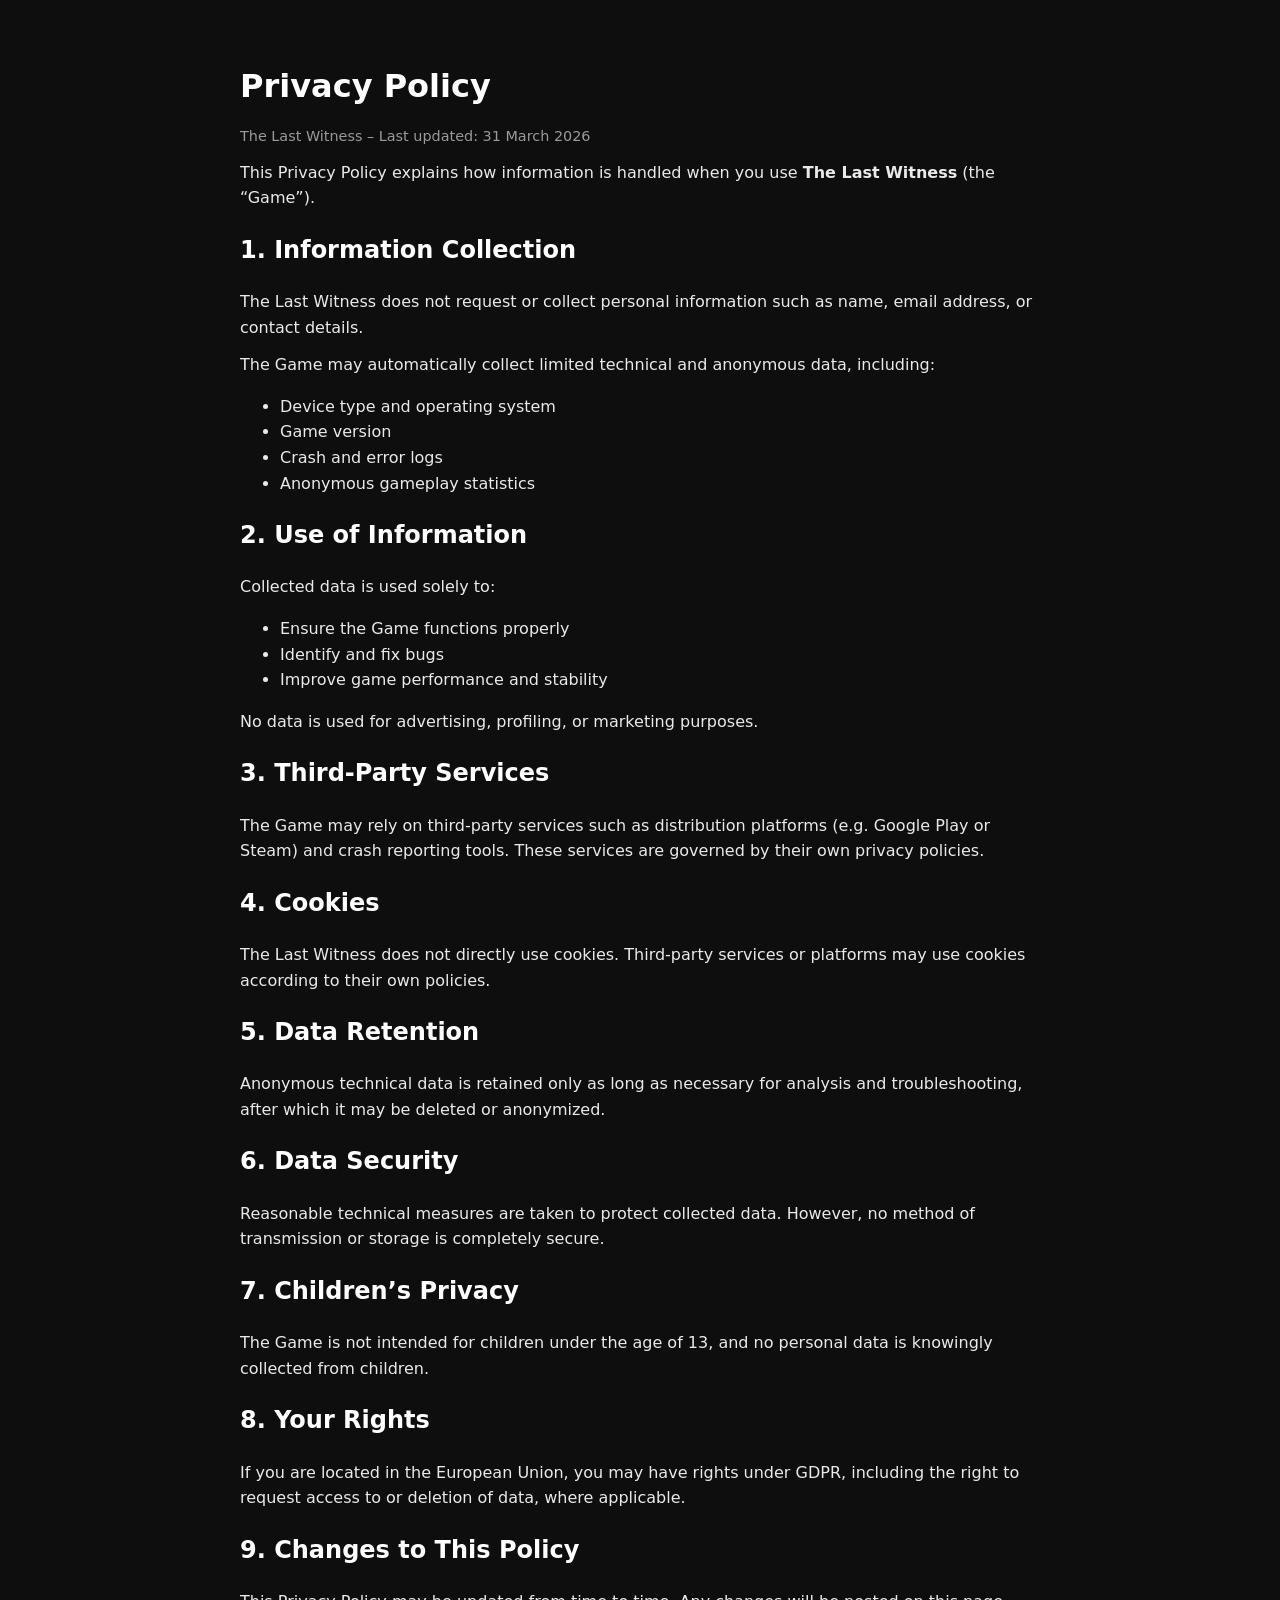
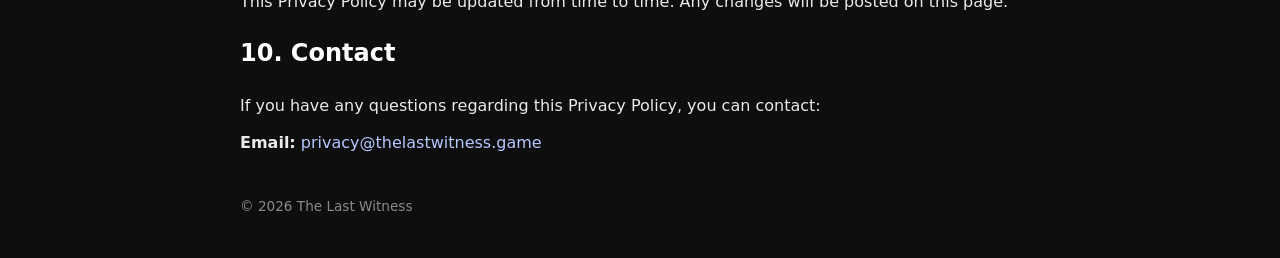
==== index.html @ 0bdb82bc "Add Privacy Policy page for The Last Witness This file contains the Privacy Policy for The Last Witn" ====
<!DOCTYPE html>
<html lang="en">
<head>
  <meta charset="UTF-8" />
  <title>Privacy Policy – The Last Witness</title>
  <meta name="viewport" content="width=device-width, initial-scale=1.0" />
  <style>
    body {
      font-family: system-ui, -apple-system, BlinkMacSystemFont, "Segoe UI", Roboto, Arial, sans-serif;
      background-color: #0e0e0e;
      color: #eaeaea;
      line-height: 1.6;
      margin: 0;
      padding: 0;
    }
    .container {
      max-width: 800px;
      margin: 0 auto;
      padding: 40px 20px;
    }
    h1, h2 {
      color: #ffffff;
      font-weight: 600;
    }
    h1 {
      margin-bottom: 10px;
    }
    p {
      margin: 12px 0;
    }
    .muted {
      color: #9a9a9a;
      font-size: 0.9em;
    }
    a {
      color: #b5c7ff;
      text-decoration: none;
    }
    a:hover {
      text-decoration: underline;
    }
    footer {
      margin-top: 40px;
      font-size: 0.85em;
      color: #8a8a8a;
    }
  </style>
</head>
<body>
  <div class="container">
    <h1>Privacy Policy</h1>
    <p class="muted">The Last Witness – Last updated: 31 March 2026</p>

    <p>
      This Privacy Policy explains how information is handled when you use
      <strong>The Last Witness</strong> (the “Game”).
    </p>

    <h2>1. Information Collection</h2>
    <p>
      The Last Witness does not request or collect personal information such as
      name, email address, or contact details.
    </p>
    <p>
      The Game may automatically collect limited technical and anonymous data,
      including:
    </p>
    <ul>
      <li>Device type and operating system</li>
      <li>Game version</li>
      <li>Crash and error logs</li>
      <li>Anonymous gameplay statistics</li>
    </ul>

    <h2>2. Use of Information</h2>
    <p>
      Collected data is used solely to:
    </p>
    <ul>
      <li>Ensure the Game functions properly</li>
      <li>Identify and fix bugs</li>
      <li>Improve game performance and stability</li>
    </ul>
    <p>
      No data is used for advertising, profiling, or marketing purposes.
    </p>

    <h2>3. Third‑Party Services</h2>
    <p>
      The Game may rely on third‑party services such as distribution platforms
      (e.g. Google Play or Steam) and crash reporting tools. These services are
      governed by their own privacy policies.
    </p>

    <h2>4. Cookies</h2>
    <p>
      The Last Witness does not directly use cookies. Third‑party services or
      platforms may use cookies according to their own policies.
    </p>

    <h2>5. Data Retention</h2>
    <p>
      Anonymous technical data is retained only as long as necessary for
      analysis and troubleshooting, after which it may be deleted or
      anonymized.
    </p>

    <h2>6. Data Security</h2>
    <p>
      Reasonable technical measures are taken to protect collected data.
      However, no method of transmission or storage is completely secure.
    </p>

    <h2>7. Children’s Privacy</h2>
    <p>
      The Game is not intended for children under the age of 13, and no
      personal data is knowingly collected from children.
    </p>

    <h2>8. Your Rights</h2>
    <p>
      If you are located in the European Union, you may have rights under GDPR,
      including the right to request access to or deletion of data, where
      applicable.
    </p>

    <h2>9. Changes to This Policy</h2>
    <p>
      This Privacy Policy may be updated from time to time. Any changes will be
      posted on this page.
    </p>

    <h2>10. Contact</h2>
    <p>
      If you have any questions regarding this Privacy Policy, you can contact:
    </p>
    <p>
      <strong>Email:</strong>
      <a href="mailto:privacy@thelastwitness.game">privacy@thelastwitness.game</a>
    </p>

    <footer>
      © 2026 The Last Witness
    </footer>
  </div>
</body>
</html>
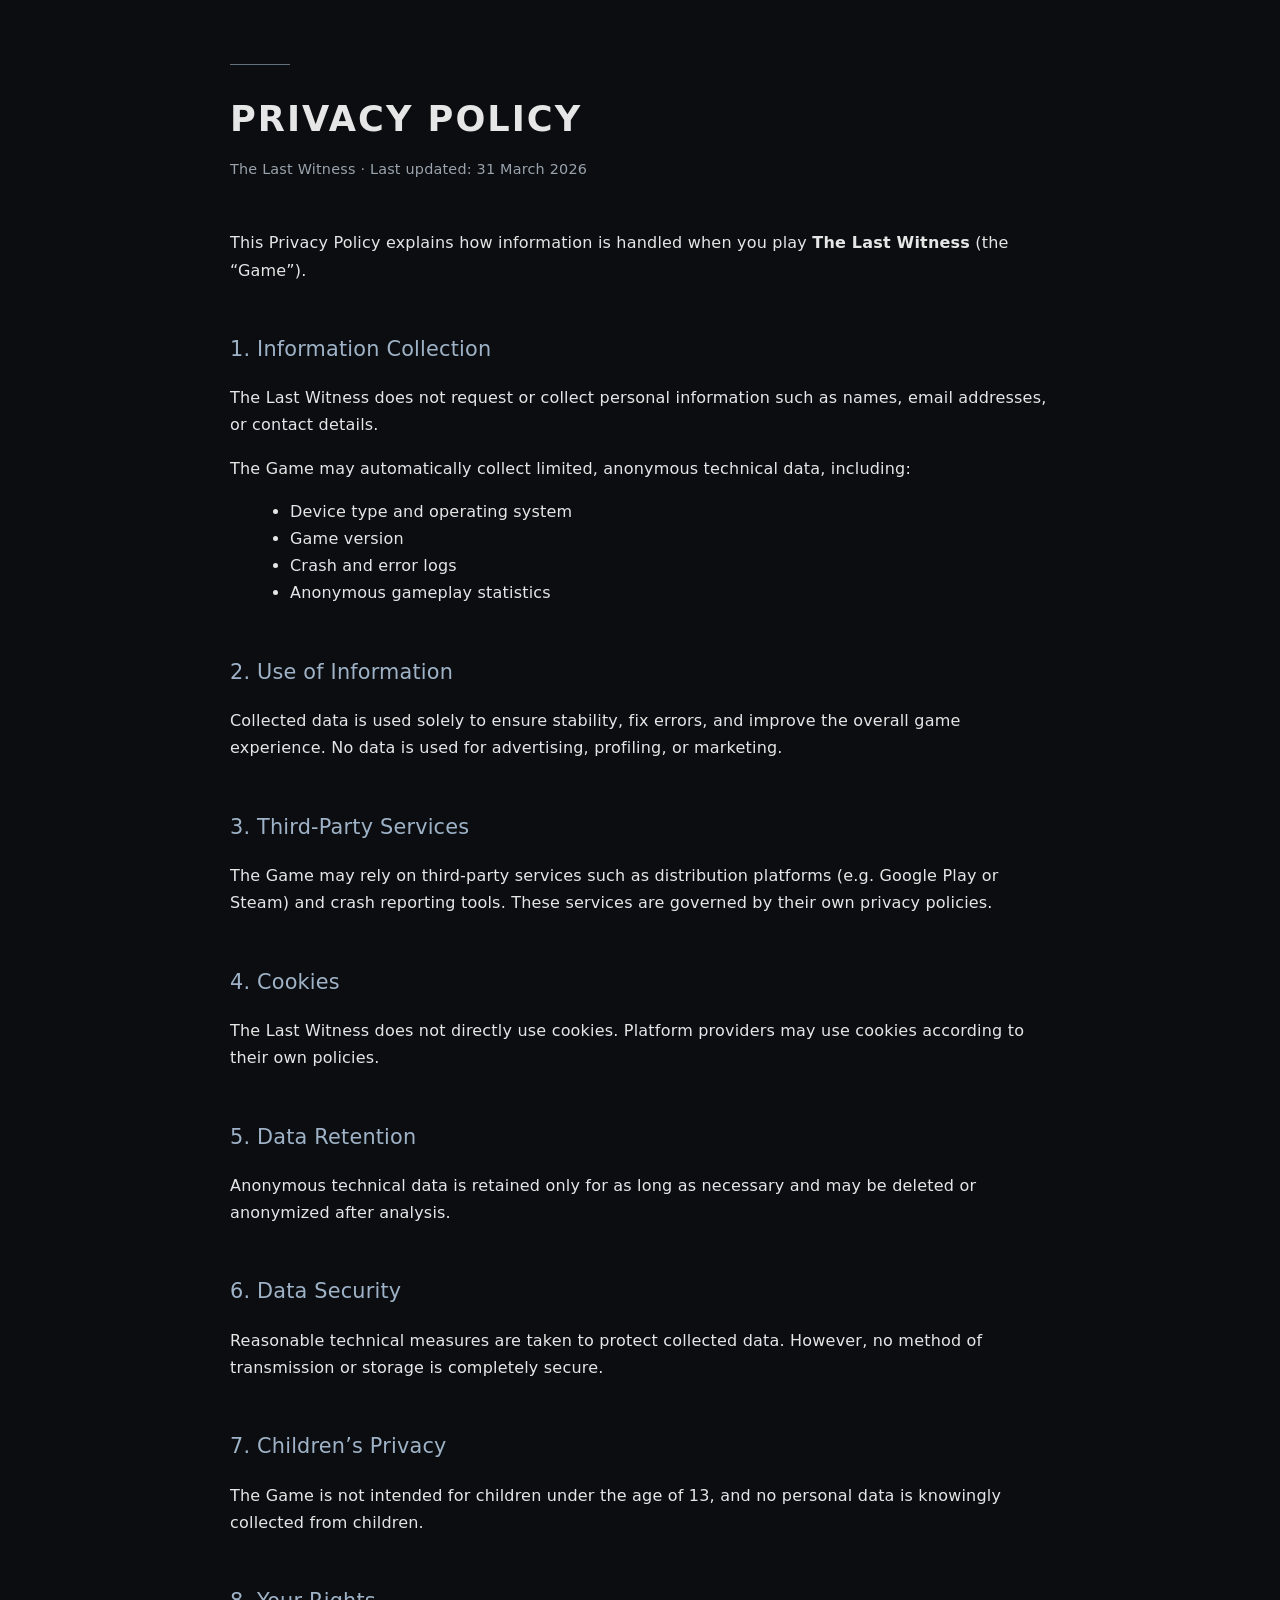
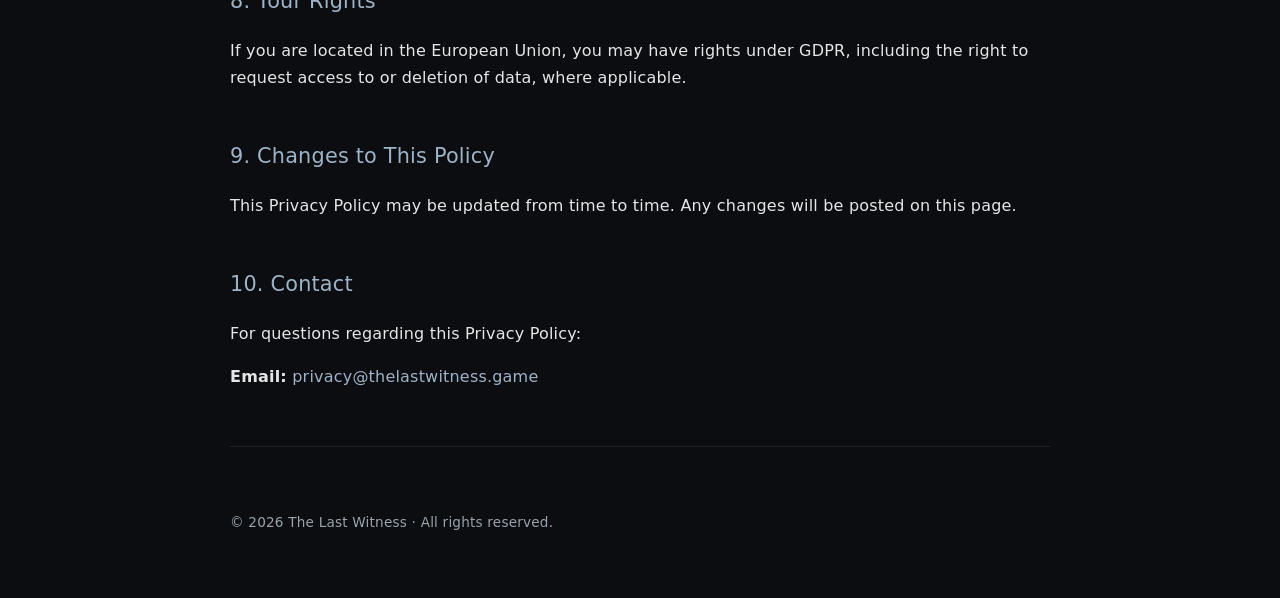
==== commit e269f1b2: "Revise Privacy Policy layout and content" ====
--- a/index.html
+++ b/index.html
@@ -2,67 +2,118 @@
 <html lang="en">
 <head>
   <meta charset="UTF-8" />
-  <title>Privacy Policy – The Last Witness</title>
+  <title>The Last Witness – Privacy Policy</title>
   <meta name="viewport" content="width=device-width, initial-scale=1.0" />
+
   <style>
+    :root {
+      --bg: #0b0d10;
+      --text: #e6e6e6;
+      --muted: #9aa3ad;
+      --accent: #9fb3c8;
+      --line: rgba(255,255,255,0.08);
+    }
+
     body {
-      font-family: system-ui, -apple-system, BlinkMacSystemFont, "Segoe UI", Roboto, Arial, sans-serif;
-      background-color: #0e0e0e;
-      color: #eaeaea;
-      line-height: 1.6;
       margin: 0;
       padding: 0;
+      background: var(--bg);
+      color: var(--text);
+      font-family: system-ui, -apple-system, BlinkMacSystemFont, "Segoe UI",
+                   Roboto, "Helvetica Neue", Arial, sans-serif;
+      line-height: 1.7;
+      letter-spacing: 0.2px;
     }
+
     .container {
-      max-width: 800px;
+      max-width: 820px;
       margin: 0 auto;
-      padding: 40px 20px;
+      padding: 64px 24px;
     }
-    h1, h2 {
-      color: #ffffff;
+
+    .sigil {
+      width: 60px;
+      height: 1px;
+      background: var(--accent);
+      opacity: 0.6;
+      margin-bottom: 24px;
+    }
+
+    h1 {
+      font-size: 2.2rem;
       font-weight: 600;
+      letter-spacing: 2px;
+      margin: 0 0 8px 0;
+      text-transform: uppercase;
     }
-    h1 {
-      margin-bottom: 10px;
+
+    .subtitle {
+      color: var(--muted);
+      font-size: 0.9rem;
+      margin-bottom: 48px;
     }
-    p {
-      margin: 12px 0;
+
+    h2 {
+      margin-top: 48px;
+      font-size: 1.3rem;
+      font-weight: 500;
+      color: var(--accent);
     }
-    .muted {
-      color: #9a9a9a;
-      font-size: 0.9em;
+
+    p, li {
+      font-size: 1rem;
+      color: var(--text);
     }
+
+    ul {
+      margin-left: 20px;
+    }
+
+    hr {
+      border: none;
+      border-top: 1px solid var(--line);
+      margin: 56px 0;
+    }
+
+    footer {
+      margin-top: 64px;
+      font-size: 0.85rem;
+      color: var(--muted);
+    }
+
     a {
-      color: #b5c7ff;
+      color: var(--accent);
       text-decoration: none;
     }
+
     a:hover {
       text-decoration: underline;
     }
-    footer {
-      margin-top: 40px;
-      font-size: 0.85em;
-      color: #8a8a8a;
-    }
   </style>
 </head>
+
 <body>
   <div class="container">
+
+    <div class="sigil"></div>
+
     <h1>Privacy Policy</h1>
-    <p class="muted">The Last Witness – Last updated: 31 March 2026</p>
+    <div class="subtitle">
+      The Last Witness · Last updated: 31 March 2026
+    </div>
 
     <p>
-      This Privacy Policy explains how information is handled when you use
+      This Privacy Policy explains how information is handled when you play
       <strong>The Last Witness</strong> (the “Game”).
     </p>
 
     <h2>1. Information Collection</h2>
     <p>
       The Last Witness does not request or collect personal information such as
-      name, email address, or contact details.
+      names, email addresses, or contact details.
     </p>
     <p>
-      The Game may automatically collect limited technical and anonymous data,
+      The Game may automatically collect limited, anonymous technical data,
       including:
     </p>
     <ul>
@@ -74,15 +125,9 @@
 
     <h2>2. Use of Information</h2>
     <p>
-      Collected data is used solely to:
-    </p>
-    <ul>
-      <li>Ensure the Game functions properly</li>
-      <li>Identify and fix bugs</li>
-      <li>Improve game performance and stability</li>
-    </ul>
-    <p>
-      No data is used for advertising, profiling, or marketing purposes.
+      Collected data is used solely to ensure stability, fix errors, and improve
+      the overall game experience. No data is used for advertising, profiling,
+      or marketing.
     </p>
 
     <h2>3. Third‑Party Services</h2>
@@ -94,15 +139,14 @@
 
     <h2>4. Cookies</h2>
     <p>
-      The Last Witness does not directly use cookies. Third‑party services or
-      platforms may use cookies according to their own policies.
+      The Last Witness does not directly use cookies. Platform providers may use
+      cookies according to their own policies.
     </p>
 
     <h2>5. Data Retention</h2>
     <p>
-      Anonymous technical data is retained only as long as necessary for
-      analysis and troubleshooting, after which it may be deleted or
-      anonymized.
+      Anonymous technical data is retained only for as long as necessary and may
+      be deleted or anonymized after analysis.
     </p>
 
     <h2>6. Data Security</h2>
@@ -113,8 +157,8 @@
 
     <h2>7. Children’s Privacy</h2>
     <p>
-      The Game is not intended for children under the age of 13, and no
-      personal data is knowingly collected from children.
+      The Game is not intended for children under the age of 13, and no personal
+      data is knowingly collected from children.
     </p>
 
     <h2>8. Your Rights</h2>
@@ -132,16 +176,21 @@
 
     <h2>10. Contact</h2>
     <p>
-      If you have any questions regarding this Privacy Policy, you can contact:
+      For questions regarding this Privacy Policy:
     </p>
     <p>
       <strong>Email:</strong>
-      <a href="mailto:privacy@thelastwitness.game">privacy@thelastwitness.game</a>
+      <a href="mailto:privacy@thelastwitness.game">
+        privacy@thelastwitness.game
+      </a>
     </p>
 
+    <hr />
+
     <footer>
-      © 2026 The Last Witness
+      © 2026 The Last Witness · All rights reserved.
     </footer>
+
   </div>
 </body>
 </html>
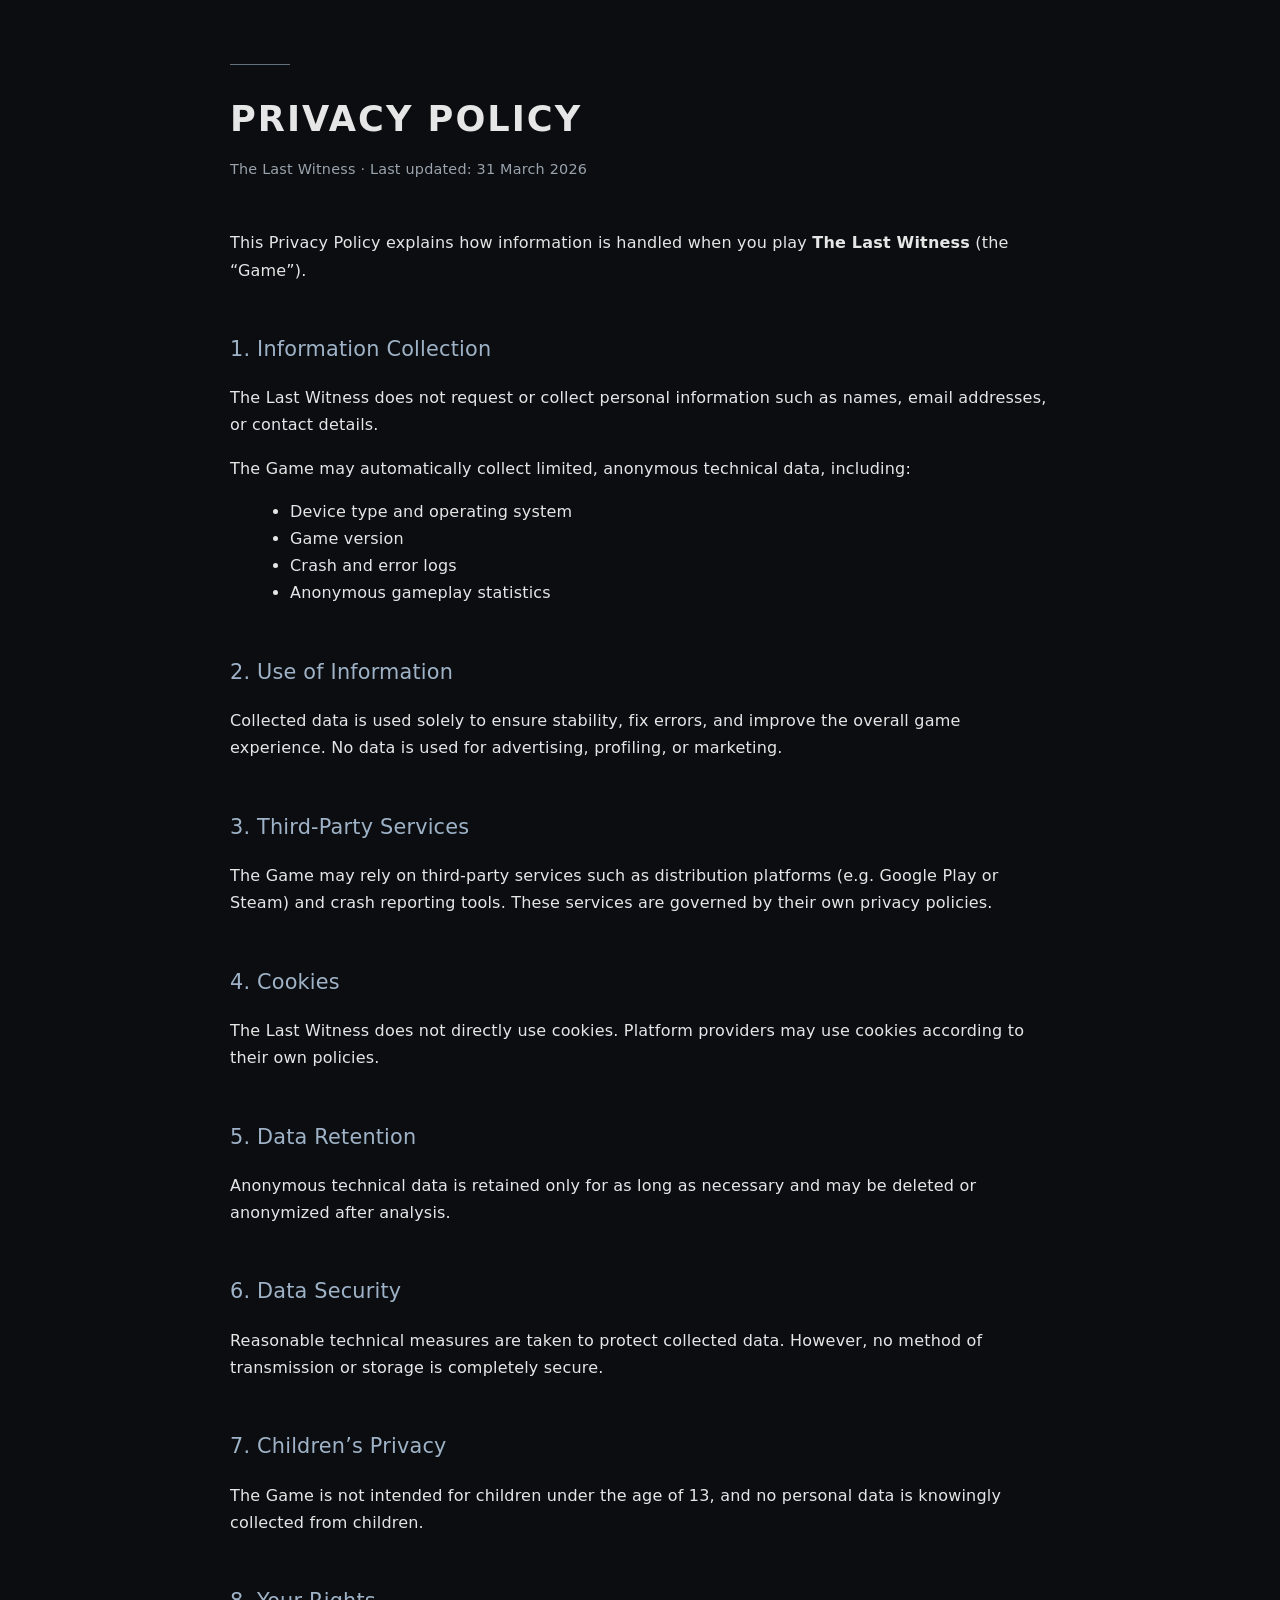
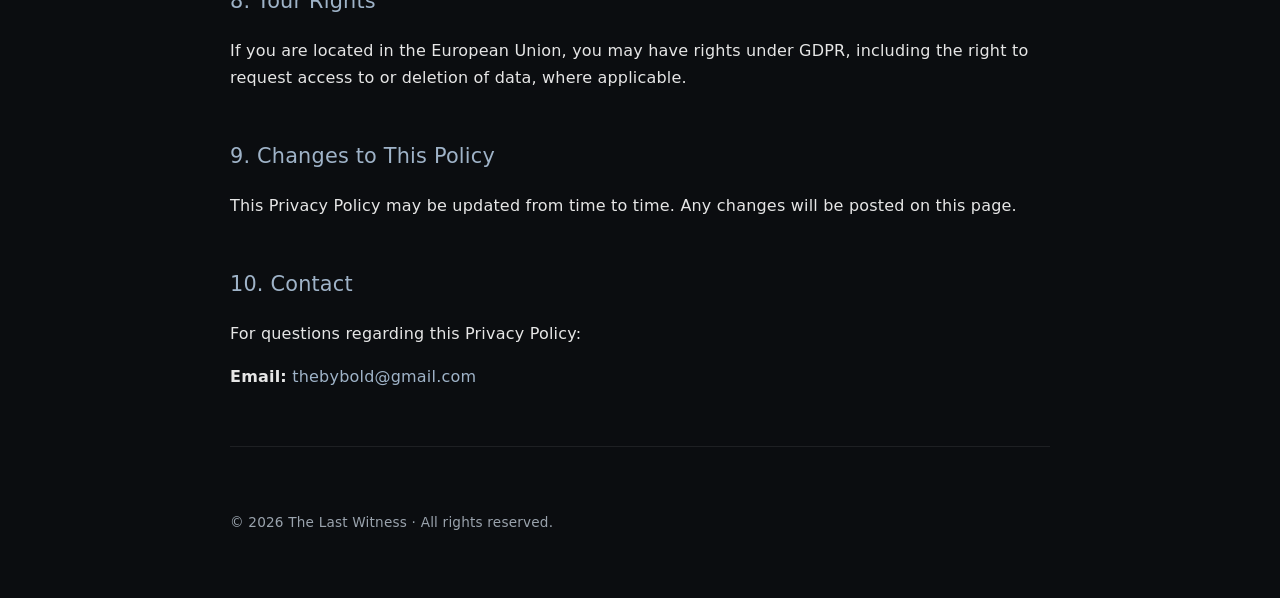
==== commit 5e76db37: "Update privacy email address in index.html" ====
--- a/index.html
+++ b/index.html
@@ -180,8 +180,8 @@
     </p>
     <p>
       <strong>Email:</strong>
-      <a href="mailto:privacy@thelastwitness.game">
-        privacy@thelastwitness.game
+      <a href="mailto:thebybold@gmail.com">
+        thebybold@gmail.com
       </a>
     </p>
 
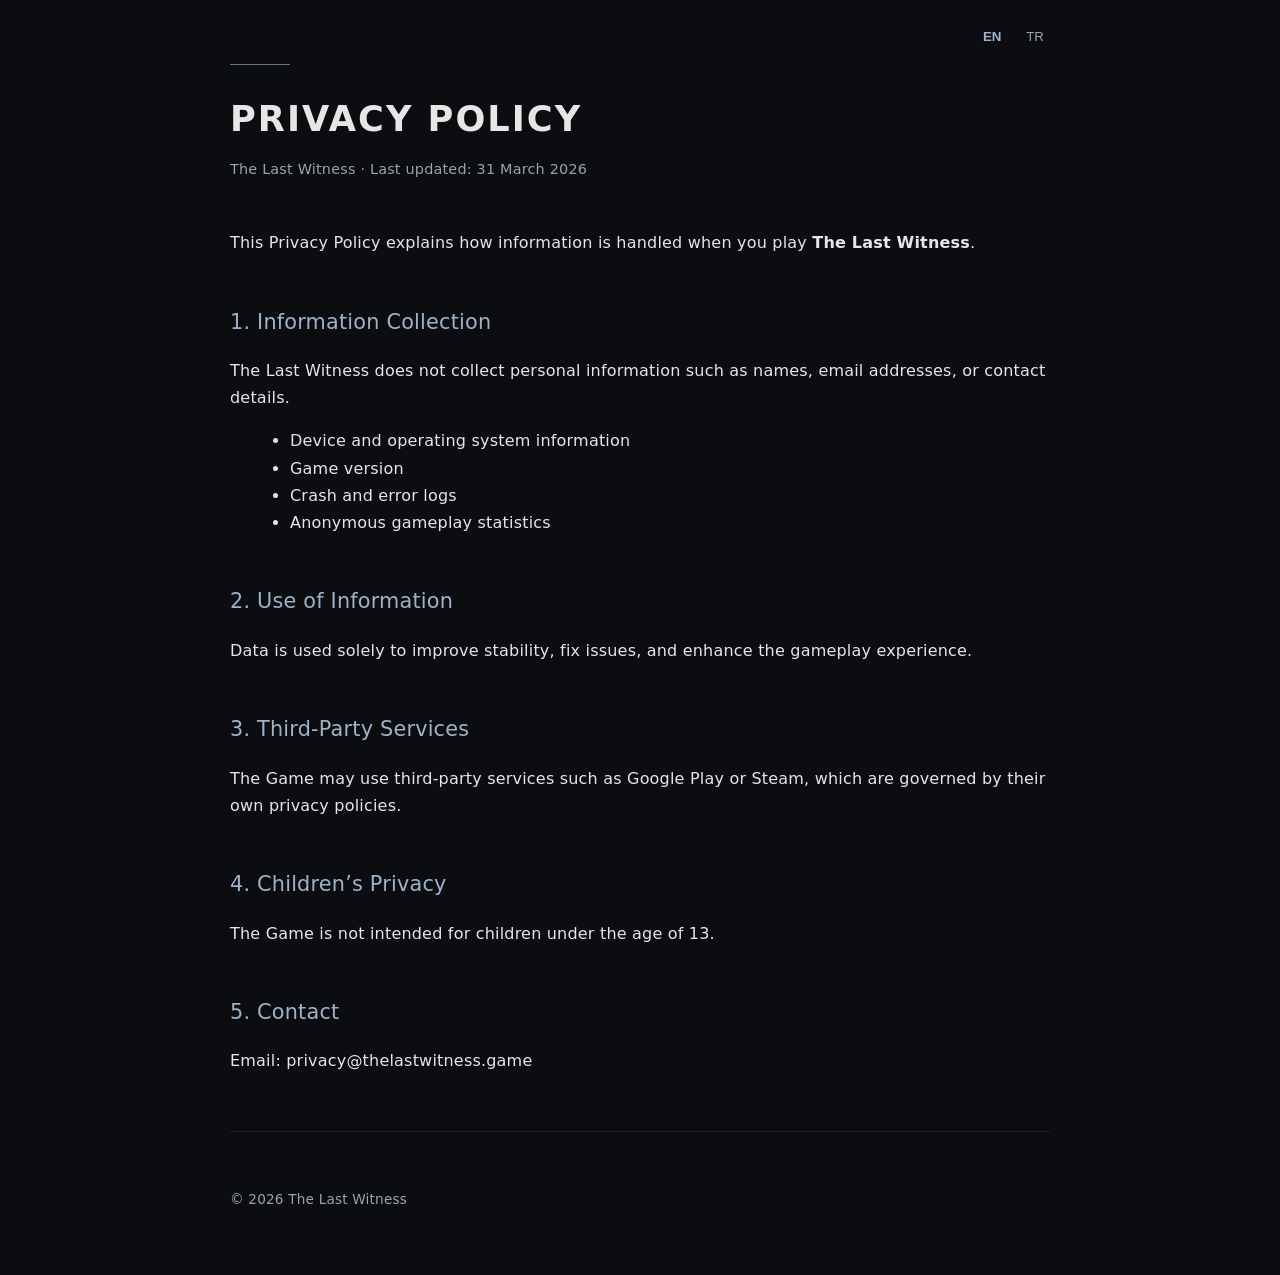
==== commit 6e5bfd4f: "Implement language switch and style adjustments Added language switch functionality and updated styl" ====
--- a/index.html
+++ b/index.html
@@ -20,7 +20,7 @@
       background: var(--bg);
       color: var(--text);
       font-family: system-ui, -apple-system, BlinkMacSystemFont, "Segoe UI",
-                   Roboto, "Helvetica Neue", Arial, sans-serif;
+                   Roboto, Arial, sans-serif;
       line-height: 1.7;
       letter-spacing: 0.2px;
     }
@@ -29,6 +29,27 @@
       max-width: 820px;
       margin: 0 auto;
       padding: 64px 24px;
+      position: relative;
+    }
+
+    .lang-switch {
+      position: absolute;
+      top: 24px;
+      right: 24px;
+      font-size: 0.9rem;
+    }
+
+    .lang-switch button {
+      background: none;
+      border: none;
+      color: var(--muted);
+      cursor: pointer;
+      margin-left: 8px;
+    }
+
+    .lang-switch button.active {
+      color: var(--accent);
+      font-weight: 600;
     }
 
     .sigil {
@@ -41,10 +62,9 @@
 
     h1 {
       font-size: 2.2rem;
-      font-weight: 600;
       letter-spacing: 2px;
-      margin: 0 0 8px 0;
       text-transform: uppercase;
+      margin-bottom: 8px;
     }
 
     .subtitle {
@@ -56,13 +76,12 @@
     h2 {
       margin-top: 48px;
       font-size: 1.3rem;
+      color: var(--accent);
       font-weight: 500;
-      color: var(--accent);
     }
 
     p, li {
       font-size: 1rem;
-      color: var(--text);
     }
 
     ul {
@@ -76,18 +95,16 @@
     }
 
     footer {
-      margin-top: 64px;
       font-size: 0.85rem;
       color: var(--muted);
     }
 
-    a {
-      color: var(--accent);
-      text-decoration: none;
-    }
-
-    a:hover {
-      text-decoration: underline;
+    .lang {
+      display: none;
+    }
+
+    .lang.active {
+      display: block;
     }
   </style>
 </head>
@@ -95,102 +112,123 @@
 <body>
   <div class="container">
 
+    <div class="lang-switch">
+      <button id="btn-en" class="active" onclick="setLang('en')">EN</button>
+      <button id="btn-tr" onclick="setLang('tr')">TR</button>
+    </div>
+
     <div class="sigil"></div>
 
-    <h1>Privacy Policy</h1>
-    <div class="subtitle">
-      The Last Witness · Last updated: 31 March 2026
+    <!-- ENGLISH -->
+    <div id="lang-en" class="lang active">
+      <h1>Privacy Policy</h1>
+      <div class="subtitle">The Last Witness · Last updated: 31 March 2026</div>
+
+      <p>
+        This Privacy Policy explains how information is handled when you play
+        <strong>The Last Witness</strong>.
+      </p>
+
+      <h2>1. Information Collection</h2>
+      <p>
+        The Last Witness does not collect personal information such as names,
+        email addresses, or contact details.
+      </p>
+      <ul>
+        <li>Device and operating system information</li>
+        <li>Game version</li>
+        <li>Crash and error logs</li>
+        <li>Anonymous gameplay statistics</li>
+      </ul>
+
+      <h2>2. Use of Information</h2>
+      <p>
+        Data is used solely to improve stability, fix issues, and enhance the
+        gameplay experience.
+      </p>
+
+      <h2>3. Third‑Party Services</h2>
+      <p>
+        The Game may use third‑party services such as Google Play or Steam, which
+        are governed by their own privacy policies.
+      </p>
+
+      <h2>4. Children’s Privacy</h2>
+      <p>
+        The Game is not intended for children under the age of 13.
+      </p>
+
+      <h2>5. Contact</h2>
+      <p>
+        Email: privacy@thelastwitness.game
+      </p>
     </div>
 
-    <p>
-      This Privacy Policy explains how information is handled when you play
-      <strong>The Last Witness</strong> (the “Game”).
-    </p>
-
-    <h2>1. Information Collection</h2>
-    <p>
-      The Last Witness does not request or collect personal information such as
-      names, email addresses, or contact details.
-    </p>
-    <p>
-      The Game may automatically collect limited, anonymous technical data,
-      including:
-    </p>
-    <ul>
-      <li>Device type and operating system</li>
-      <li>Game version</li>
-      <li>Crash and error logs</li>
-      <li>Anonymous gameplay statistics</li>
-    </ul>
-
-    <h2>2. Use of Information</h2>
-    <p>
-      Collected data is used solely to ensure stability, fix errors, and improve
-      the overall game experience. No data is used for advertising, profiling,
-      or marketing.
-    </p>
-
-    <h2>3. Third‑Party Services</h2>
-    <p>
-      The Game may rely on third‑party services such as distribution platforms
-      (e.g. Google Play or Steam) and crash reporting tools. These services are
-      governed by their own privacy policies.
-    </p>
-
-    <h2>4. Cookies</h2>
-    <p>
-      The Last Witness does not directly use cookies. Platform providers may use
-      cookies according to their own policies.
-    </p>
-
-    <h2>5. Data Retention</h2>
-    <p>
-      Anonymous technical data is retained only for as long as necessary and may
-      be deleted or anonymized after analysis.
-    </p>
-
-    <h2>6. Data Security</h2>
-    <p>
-      Reasonable technical measures are taken to protect collected data.
-      However, no method of transmission or storage is completely secure.
-    </p>
-
-    <h2>7. Children’s Privacy</h2>
-    <p>
-      The Game is not intended for children under the age of 13, and no personal
-      data is knowingly collected from children.
-    </p>
-
-    <h2>8. Your Rights</h2>
-    <p>
-      If you are located in the European Union, you may have rights under GDPR,
-      including the right to request access to or deletion of data, where
-      applicable.
-    </p>
-
-    <h2>9. Changes to This Policy</h2>
-    <p>
-      This Privacy Policy may be updated from time to time. Any changes will be
-      posted on this page.
-    </p>
-
-    <h2>10. Contact</h2>
-    <p>
-      For questions regarding this Privacy Policy:
-    </p>
-    <p>
-      <strong>Email:</strong>
-      <a href="mailto:thebybold@gmail.com">
-        thebybold@gmail.com
-      </a>
-    </p>
+    <!-- TURKISH -->
+    <div id="lang-tr" class="lang">
+      <h1>Gizlilik Politikası</h1>
+      <div class="subtitle">The Last Witness · Son güncelleme: 31 Mart 2026</div>
+
+      <p>
+        Bu Gizlilik Politikası, <strong>The Last Witness</strong> oyununu
+        oynadığınızda bilgilerin nasıl işlendiğini açıklar.
+      </p>
+
+      <h2>1. Bilgi Toplama</h2>
+      <p>
+        The Last Witness; ad, e‑posta veya iletişim bilgileri gibi kişisel
+        verileri toplamaz.
+      </p>
+      <ul>
+        <li>Cihaz ve işletim sistemi bilgileri</li>
+        <li>Oyun sürümü</li>
+        <li>Çökme ve hata kayıtları</li>
+        <li>Anonim oyun içi istatistikler</li>
+      </ul>
+
+      <h2>2. Bilgilerin Kullanımı</h2>
+      <p>
+        Toplanan veriler yalnızca oyunun kararlılığını artırmak, hataları
+        düzeltmek ve deneyimi iyileştirmek amacıyla kullanılır.
+      </p>
+
+      <h2>3. Üçüncü Taraf Hizmetler</h2>
+      <p>
+        Oyun; Google Play veya Steam gibi üçüncü taraf platformları kullanabilir.
+        Bu hizmetler kendi gizlilik politikalarına tabidir.
+      </p>
+
+      <h2>4. Çocukların Gizliliği</h2>
+      <p>
+        Oyun 13 yaş altındaki çocuklara yönelik değildir.
+      </p>
+
+      <h2>5. İletişim</h2>
+      <p>
+        E‑posta: privacy@thelastwitness.game
+      </p>
+    </div>
 
     <hr />
 
     <footer>
-      © 2026 The Last Witness · All rights reserved.
+      © 2026 The Last Witness
     </footer>
 
   </div>
+
+  <script>
+    function setLang(lang) {
+      document.getElementById('lang-en').classList.remove('active');
+      document.getElementById('lang-tr').classList.remove('active');
+      document.getElementById('btn-en').classList.remove('active');
+      document.getElementById('btn-tr').classList.remove('active');
+
+      document.getElementById('lang-' + lang).classList.add('active');
+      document.getElementById('btn-' + lang).classList.add('active');
+
+      document.documentElement.lang = lang;
+    }
+  </script>
 </body>
 </html>
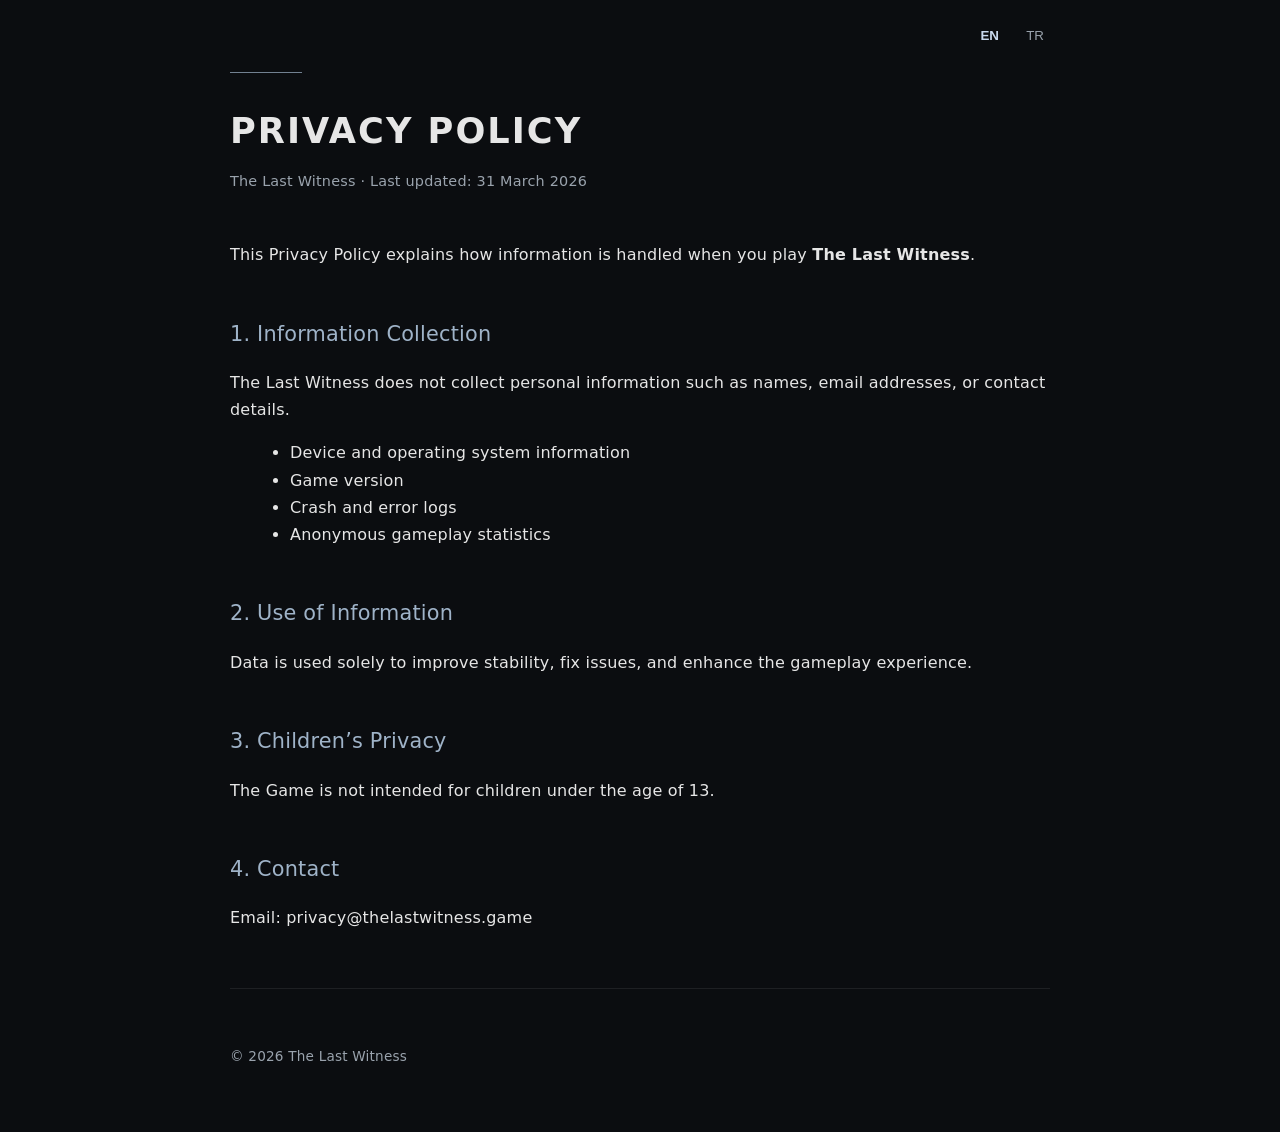
==== commit 78725c9b: "Update layout and language switch functionality" ====
--- a/index.html
+++ b/index.html
@@ -11,6 +11,7 @@
       --text: #e6e6e6;
       --muted: #9aa3ad;
       --accent: #9fb3c8;
+      --accent-strong: #c9d9ee;
       --line: rgba(255,255,255,0.08);
     }
 
@@ -28,15 +29,18 @@
     .container {
       max-width: 820px;
       margin: 0 auto;
-      padding: 64px 24px;
+      padding: 72px 24px 64px;
       position: relative;
     }
 
+    /* LANGUAGE SWITCH */
     .lang-switch {
       position: absolute;
       top: 24px;
       right: 24px;
-      font-size: 0.9rem;
+      z-index: 10;
+      font-size: 0.85rem;
+      letter-spacing: 1px;
     }
 
     .lang-switch button {
@@ -44,20 +48,34 @@
       border: none;
       color: var(--muted);
       cursor: pointer;
-      margin-left: 8px;
+      margin-left: 10px;
+      padding: 4px 6px;
+      transition: color 0.2s ease;
+    }
+
+    .lang-switch button:hover {
+      color: var(--accent);
     }
 
     .lang-switch button.active {
-      color: var(--accent);
+      color: var(--accent-strong);
       font-weight: 600;
     }
 
+    /* SIGIL */
     .sigil {
-      width: 60px;
+      width: 72px;
       height: 1px;
       background: var(--accent);
-      opacity: 0.6;
-      margin-bottom: 24px;
+      opacity: 0.7;
+      margin-bottom: 28px;
+      animation: sigilPulse 4.5s ease-in-out infinite;
+    }
+
+    @keyframes sigilPulse {
+      0%   { opacity: 0.35; }
+      50%  { opacity: 0.85; }
+      100% { opacity: 0.35; }
     }
 
     h1 {
@@ -112,11 +130,13 @@
 <body>
   <div class="container">
 
+    <!-- LANGUAGE SWITCH -->
     <div class="lang-switch">
       <button id="btn-en" class="active" onclick="setLang('en')">EN</button>
       <button id="btn-tr" onclick="setLang('tr')">TR</button>
     </div>
 
+    <!-- SIGIL -->
     <div class="sigil"></div>
 
     <!-- ENGLISH -->
@@ -147,21 +167,13 @@
         gameplay experience.
       </p>
 
-      <h2>3. Third‑Party Services</h2>
-      <p>
-        The Game may use third‑party services such as Google Play or Steam, which
-        are governed by their own privacy policies.
-      </p>
-
-      <h2>4. Children’s Privacy</h2>
+      <h2>3. Children’s Privacy</h2>
       <p>
         The Game is not intended for children under the age of 13.
       </p>
 
-      <h2>5. Contact</h2>
-      <p>
-        Email: privacy@thelastwitness.game
-      </p>
+      <h2>4. Contact</h2>
+      <p>Email: privacy@thelastwitness.game</p>
     </div>
 
     <!-- TURKISH -->
@@ -192,21 +204,13 @@
         düzeltmek ve deneyimi iyileştirmek amacıyla kullanılır.
       </p>
 
-      <h2>3. Üçüncü Taraf Hizmetler</h2>
-      <p>
-        Oyun; Google Play veya Steam gibi üçüncü taraf platformları kullanabilir.
-        Bu hizmetler kendi gizlilik politikalarına tabidir.
-      </p>
-
-      <h2>4. Çocukların Gizliliği</h2>
+      <h2>3. Çocukların Gizliliği</h2>
       <p>
         Oyun 13 yaş altındaki çocuklara yönelik değildir.
       </p>
 
-      <h2>5. İletişim</h2>
-      <p>
-        E‑posta: privacy@thelastwitness.game
-      </p>
+      <h2>4. İletişim</h2>
+      <p>E‑posta: privacy@thelastwitness.game</p>
     </div>
 
     <hr />
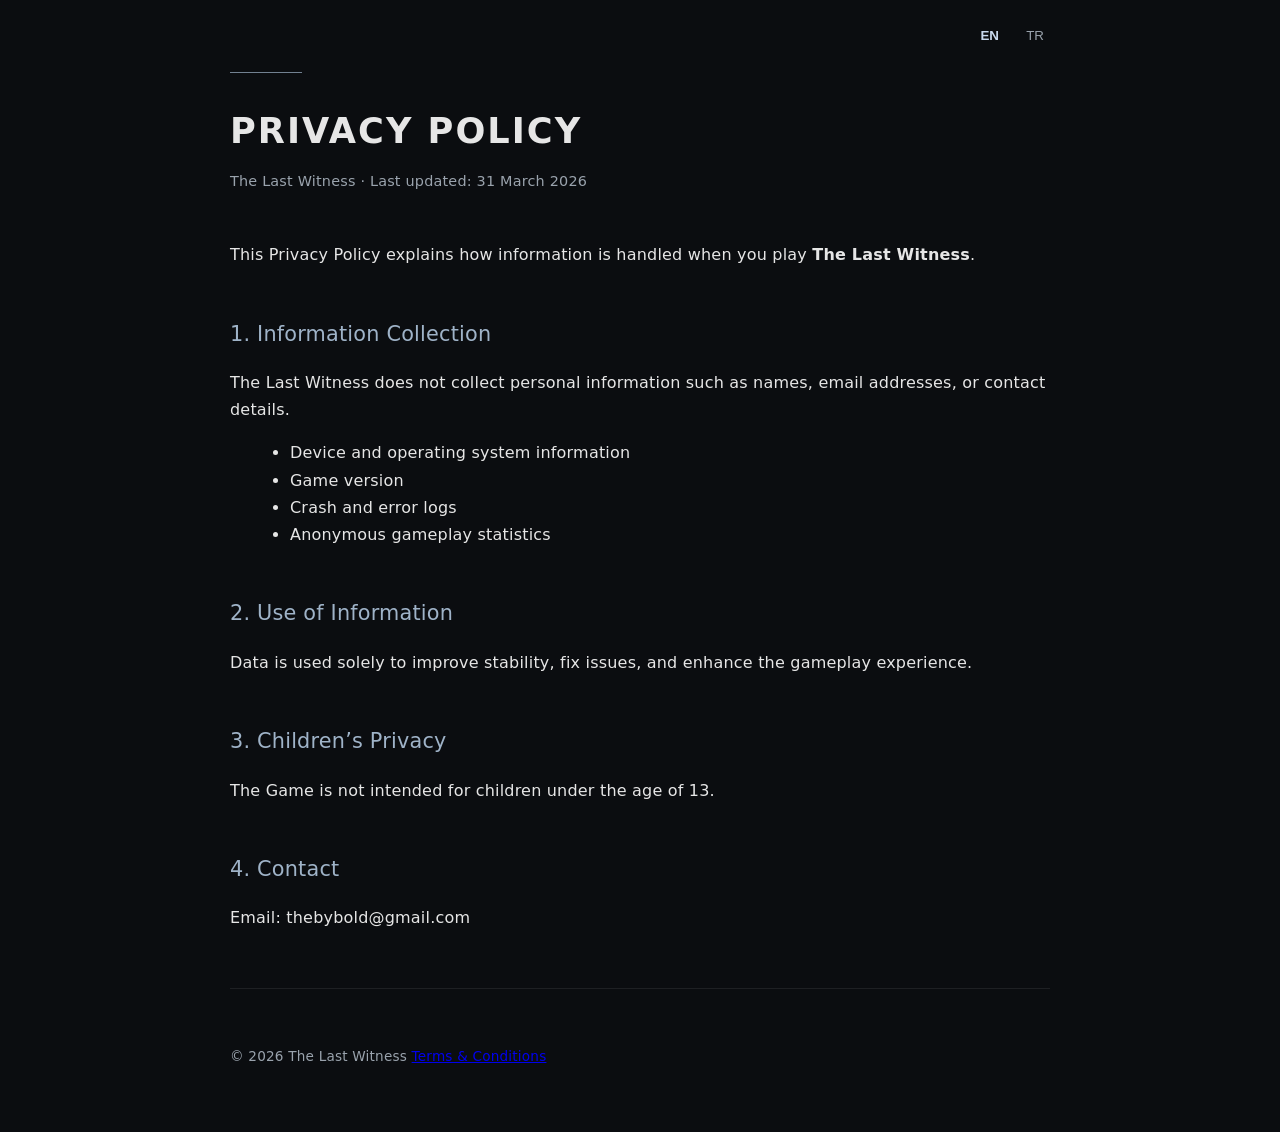
==== commit 3ba3c70a: "Update contact email in index.html" ====
--- a/index.html
+++ b/index.html
@@ -173,7 +173,7 @@
       </p>
 
       <h2>4. Contact</h2>
-      <p>Email: privacy@thelastwitness.game</p>
+      <p>Email: thebybold@gmail.com</p>
     </div>
 
     <!-- TURKISH -->
@@ -210,13 +210,14 @@
       </p>
 
       <h2>4. İletişim</h2>
-      <p>E‑posta: privacy@thelastwitness.game</p>
+      <p>E‑posta: thebybold@gmail.com</p>
     </div>
 
     <hr />
 
     <footer>
       © 2026 The Last Witness
+      <a href="terms.html">Terms & Conditions</a>
     </footer>
 
   </div>
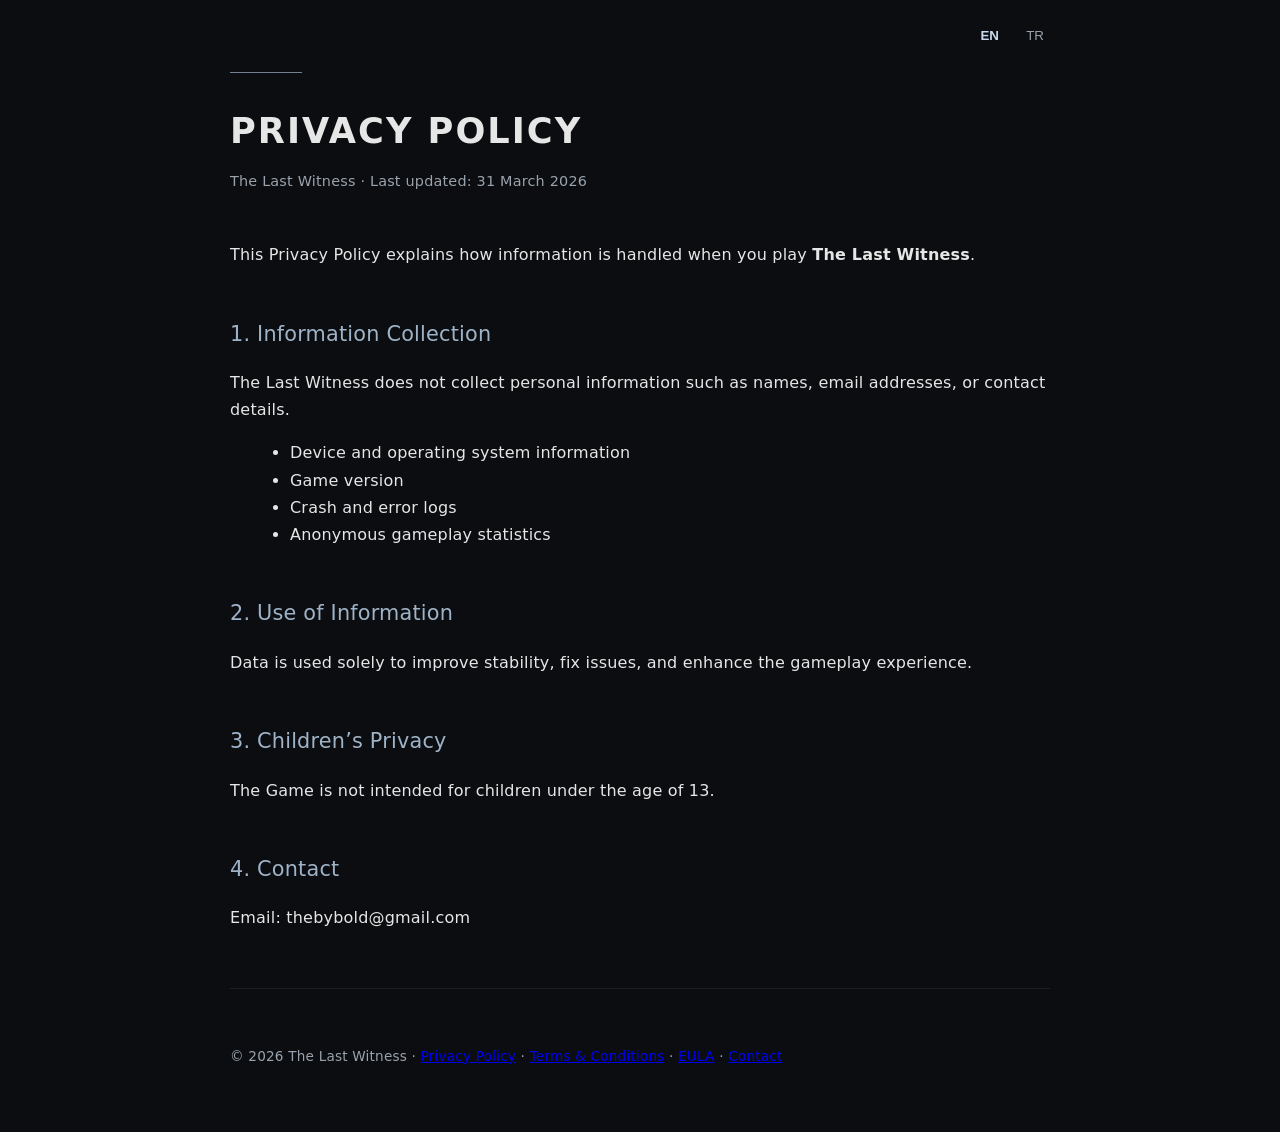
==== commit 44fc6255: "EULA added" ====
--- a/index.html
+++ b/index.html
@@ -214,11 +214,13 @@
     </div>
 
     <hr />
-
-    <footer>
-      © 2026 The Last Witness
-      <a href="terms.html">Terms & Conditions</a>
-    </footer>
+<footer>
+  © 2026 The Last Witness ·
+  <a href="index.html">Privacy Policy</a> ·
+  <a href="terms.html">Terms & Conditions</a> ·
+  <a href="eula.html">EULA</a> ·
+  <a href="mailto:thebybold@gmail.com">Contact</a>
+</footer>
 
   </div>
 
